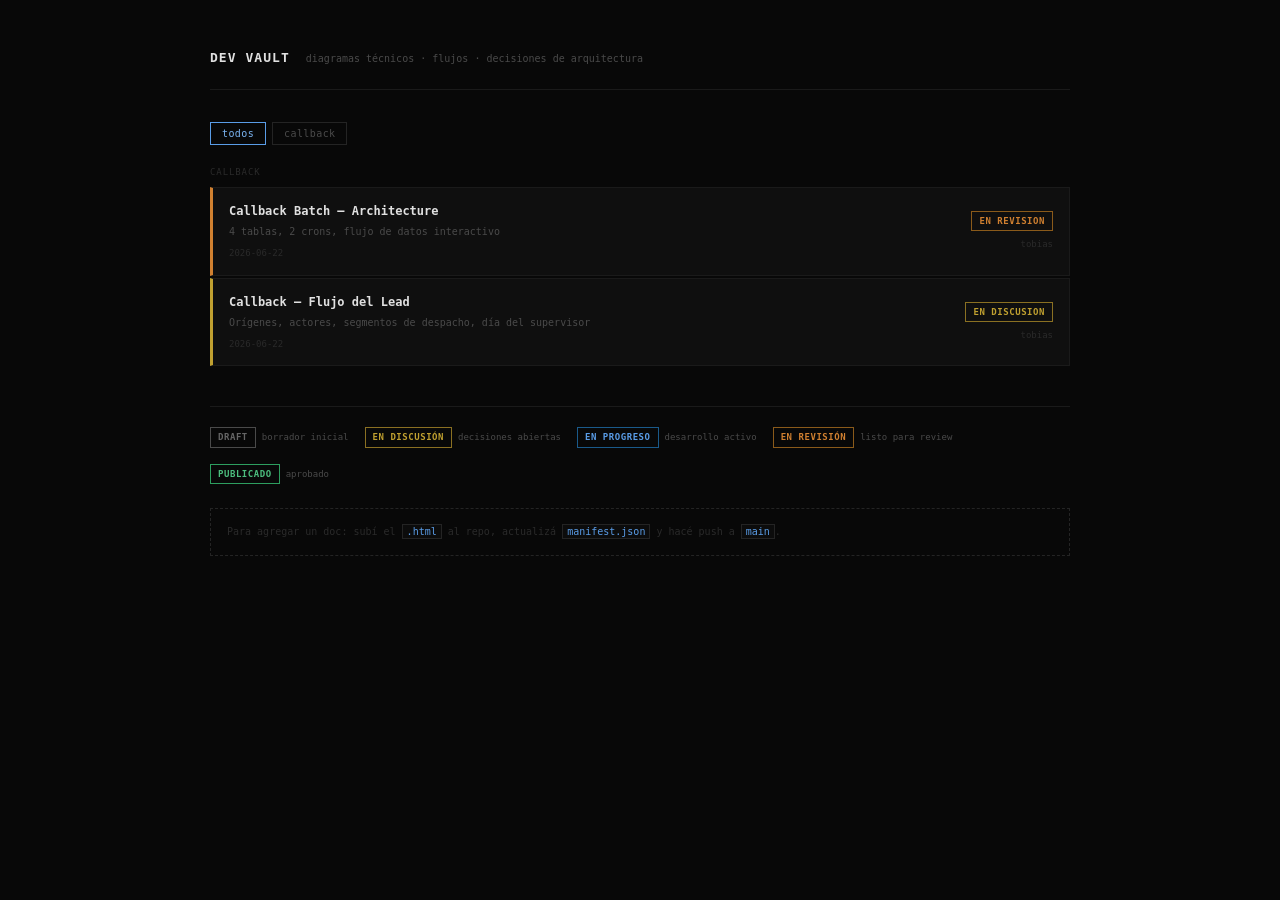
==== index.html @ 18fd7982 "feat: initial dev-vault setup with callback docs and GitHub Pages" ====
<!DOCTYPE html>
<html lang="es">
<head>
<meta charset="UTF-8">
<meta name="viewport" content="width=device-width, initial-scale=1.0">
<title>Dev Vault</title>
<style>
:root {
  --bg: #080808;
  --surface: #0f0f0f;
  --border: #1a1a1a;
  --border2: #242424;
  --text: #c8c8c8;
  --dim: #4a4a4a;
  --dimmer: #2a2a2a;
  --mono: 'SF Mono','Cascadia Code','Consolas','Monaco',monospace;

  --draft:       #4a4a4a;
  --en-discusion:#8a7022;
  --en-progreso: #1a5a8a;
  --en-revision: #8a5a1a;
  --publicado:   #2d9e5f;
  --archivado:   #2a2a2a;
}

* { box-sizing: border-box; margin: 0; padding: 0; }

body {
  background: var(--bg);
  color: var(--text);
  font-family: var(--mono);
  font-size: 12px;
  line-height: 1.6;
  padding: 48px 32px 80px;
}

.wrap { max-width: 860px; margin: 0 auto; }

.hdr {
  border-bottom: 1px solid var(--border);
  padding-bottom: 20px;
  margin-bottom: 32px;
  display: flex;
  align-items: baseline;
  gap: 16px;
}
.hdr h1 { font-size: 13px; font-weight: 600; color: #e0e0e0; letter-spacing: .08em; text-transform: uppercase; }
.hdr p { font-size: 10px; color: var(--dim); }

.filters {
  display: flex;
  gap: 6px;
  margin-bottom: 20px;
  flex-wrap: wrap;
}
.filter-btn {
  background: transparent;
  border: 1px solid var(--border2);
  color: var(--dim);
  padding: 5px 11px;
  font-family: var(--mono);
  font-size: 10px;
  cursor: pointer;
  letter-spacing: .04em;
  transition: all .15s;
}
.filter-btn:hover, .filter-btn.active { border-color: #5a9de8; color: #7ab3f0; }

.domain-group { margin-bottom: 28px; }
.domain-label {
  font-size: 9px;
  text-transform: uppercase;
  letter-spacing: .1em;
  color: var(--dimmer);
  margin-bottom: 8px;
}

.doc-card {
  display: grid;
  grid-template-columns: 1fr auto;
  align-items: center;
  gap: 16px;
  background: var(--surface);
  border: 1px solid var(--border);
  border-left: 3px solid var(--border);
  padding: 14px 16px;
  margin-bottom: 2px;
  text-decoration: none;
  color: inherit;
  transition: border-color .15s, background .15s;
}
.doc-card:hover { background: #111; border-color: var(--border2); }
.doc-card.status-draft        { border-left-color: var(--draft); }
.doc-card.status-en-discusion { border-left-color: #c0a030; }
.doc-card.status-en-progreso  { border-left-color: #3b7dd8; }
.doc-card.status-en-revision  { border-left-color: #d08030; }
.doc-card.status-publicado    { border-left-color: var(--publicado); }
.doc-card.status-archivado    { opacity: .4; border-left-color: var(--archivado); }

.doc-title { font-weight: 600; font-size: 12px; color: #e0e0e0; margin-bottom: 3px; }
.doc-desc  { font-size: 10px; color: var(--dim); }
.doc-meta  { font-size: 9px; color: var(--dimmer); margin-top: 6px; }

.doc-right { display: flex; flex-direction: column; align-items: flex-end; gap: 6px; }

.badge {
  display: inline-block;
  padding: 2px 7px;
  font-size: 9px;
  font-weight: 600;
  letter-spacing: .06em;
  text-transform: uppercase;
  border: 1px solid;
  white-space: nowrap;
}
.badge-draft        { color: #666;    border-color: var(--draft); }
.badge-en-discusion { color: #c0a030; border-color: #8a7022; }
.badge-en-progreso  { color: #5a9de8; border-color: #1a5a8a; }
.badge-en-revision  { color: #d08030; border-color: #8a5a1a; }
.badge-publicado    { color: #4dbf7f; border-color: var(--publicado); }
.badge-archivado    { color: #444;    border-color: var(--archivado); }

.doc-author { font-size: 9px; color: var(--dimmer); }

.empty { color: var(--dimmer); font-size: 11px; padding: 24px 0; }

.legend {
  margin-top: 40px;
  padding-top: 20px;
  border-top: 1px solid var(--border);
  display: flex;
  gap: 16px;
  flex-wrap: wrap;
  font-size: 9px;
  color: var(--dim);
}
.legend-item { display: flex; align-items: center; gap: 6px; }

.add-hint {
  margin-top: 24px;
  padding: 14px 16px;
  border: 1px dashed var(--border2);
  font-size: 10px;
  color: var(--dimmer);
  line-height: 1.8;
}
.add-hint code { color: #5a9de8; background: #0c0c0c; padding: 1px 4px; border: 1px solid var(--border2); }
</style>
</head>
<body>
<div class="wrap">

  <div class="hdr">
    <h1>Dev Vault</h1>
    <p>diagramas técnicos · flujos · decisiones de arquitectura</p>
  </div>

  <div class="filters" id="filters">
    <button class="filter-btn active" data-filter="all" onclick="setFilter('all', this)">todos</button>
  </div>

  <div id="docs-container"></div>

  <div class="legend">
    <div class="legend-item"><span class="badge badge-draft">draft</span> borrador inicial</div>
    <div class="legend-item"><span class="badge badge-en-discusion">en discusión</span> decisiones abiertas</div>
    <div class="legend-item"><span class="badge badge-en-progreso">en progreso</span> desarrollo activo</div>
    <div class="legend-item"><span class="badge badge-en-revision">en revisión</span> listo para review</div>
    <div class="legend-item"><span class="badge badge-publicado">publicado</span> aprobado</div>
  </div>

  <div class="add-hint">
    Para agregar un doc: subí el <code>.html</code> al repo, actualizá <code>manifest.json</code> y hacé push a <code>main</code>.
  </div>

</div>

<script>
let currentFilter = 'all';

fetch('manifest.json')
  .then(r => r.json())
  .then(docs => {
    buildFilters(docs);
    render(docs);
  });

function buildFilters(docs) {
  const domains = [...new Set(docs.map(d => d.domain))];
  const container = document.getElementById('filters');
  domains.forEach(domain => {
    const btn = document.createElement('button');
    btn.className = 'filter-btn';
    btn.dataset.filter = domain;
    btn.textContent = domain.toLowerCase();
    btn.onclick = () => setFilter(domain, btn);
    container.appendChild(btn);
  });
}

function setFilter(filter, btn) {
  currentFilter = filter;
  document.querySelectorAll('.filter-btn').forEach(b => b.classList.remove('active'));
  btn.classList.add('active');
  fetch('manifest.json').then(r => r.json()).then(render);
}

function render(docs) {
  const filtered = currentFilter === 'all' ? docs : docs.filter(d => d.domain === currentFilter);
  const container = document.getElementById('docs-container');

  if (!filtered.length) {
    container.innerHTML = '<div class="empty">— sin documentos</div>';
    return;
  }

  const byDomain = filtered.reduce((acc, d) => {
    (acc[d.domain] = acc[d.domain] || []).push(d);
    return acc;
  }, {});

  container.innerHTML = Object.entries(byDomain).map(([domain, items]) => `
    <div class="domain-group">
      <div class="domain-label">${domain}</div>
      ${items.map(doc => `
        <a class="doc-card status-${doc.status}" href="${doc.file}">
          <div>
            <div class="doc-title">${doc.title}</div>
            <div class="doc-desc">${doc.description}</div>
            <div class="doc-meta">${doc.updated}</div>
          </div>
          <div class="doc-right">
            <span class="badge badge-${doc.status}">${doc.status.replace('-', ' ')}</span>
            <span class="doc-author">${doc.author}</span>
          </div>
        </a>`).join('')}
    </div>`).join('');
}
</script>
</body>
</html>
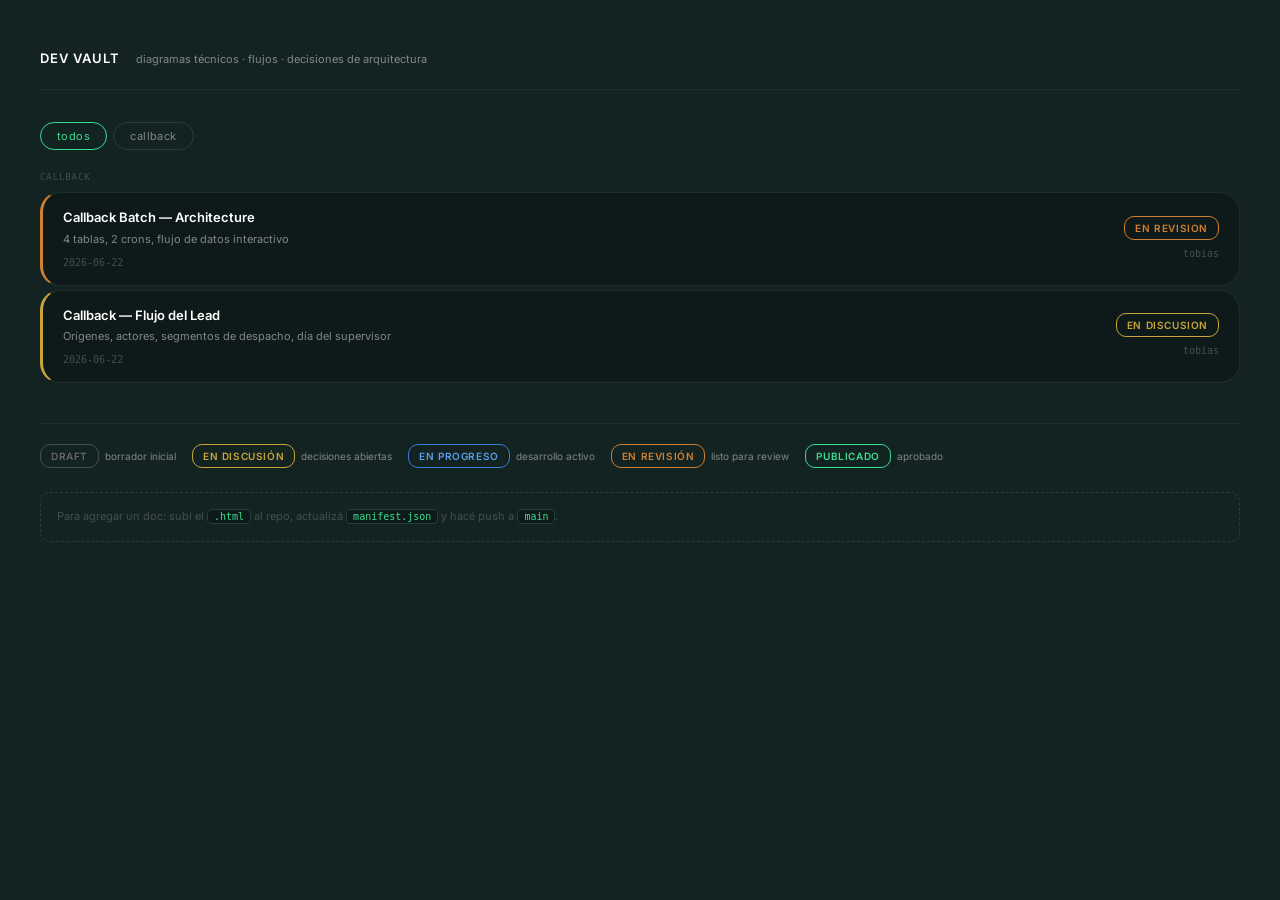
==== commit d966415a: "feat(design): apply Sauce Labs token system — obsidian canvas, neon pulse accent, Inter + pill radii" ====
--- a/index.html
+++ b/index.html
@@ -4,37 +4,29 @@
 <meta charset="UTF-8">
 <meta name="viewport" content="width=device-width, initial-scale=1.0">
 <title>Dev Vault</title>
+<link rel="stylesheet" href="tokens.css">
 <style>
 :root {
-  --bg: #080808;
-  --surface: #0f0f0f;
-  --border: #1a1a1a;
-  --border2: #242424;
-  --text: #c8c8c8;
-  --dim: #4a4a4a;
-  --dimmer: #2a2a2a;
-  --mono: 'SF Mono','Cascadia Code','Consolas','Monaco',monospace;
-
-  --draft:       #4a4a4a;
-  --en-discusion:#8a7022;
-  --en-progreso: #1a5a8a;
-  --en-revision: #8a5a1a;
-  --publicado:   #2d9e5f;
-  --archivado:   #2a2a2a;
+  --draft:       var(--dimmer);
+  --en-discusion:#c9a43a;
+  --en-progreso: #3b7dd8;
+  --en-revision: #d08030;
+  --publicado:   var(--accent);
+  --archivado:   var(--border2);
 }
 
 * { box-sizing: border-box; margin: 0; padding: 0; }
 
 body {
   background: var(--bg);
-  color: var(--text);
-  font-family: var(--mono);
-  font-size: 12px;
+  color: var(--dim);
+  font-family: var(--sans);
+  font-size: 13px;
   line-height: 1.6;
   padding: 48px 32px 80px;
 }
 
-.wrap { max-width: 860px; margin: 0 auto; }
+.wrap { max-width: 1200px; margin: 0 auto; }
 
 .hdr {
   border-bottom: 1px solid var(--border);
@@ -44,8 +36,8 @@
   align-items: baseline;
   gap: 16px;
 }
-.hdr h1 { font-size: 13px; font-weight: 600; color: #e0e0e0; letter-spacing: .08em; text-transform: uppercase; }
-.hdr p { font-size: 10px; color: var(--dim); }
+.hdr h1 { font-size: 13px; font-weight: 600; color: var(--text); letter-spacing: .08em; text-transform: uppercase; }
+.hdr p  { font-size: 11px; color: var(--dim); }
 
 .filters {
   display: flex;
@@ -57,14 +49,15 @@
   background: transparent;
   border: 1px solid var(--border2);
   color: var(--dim);
-  padding: 5px 11px;
-  font-family: var(--mono);
-  font-size: 10px;
+  padding: 6px 16px;
+  font-family: var(--sans);
+  font-size: 11px;
   cursor: pointer;
   letter-spacing: .04em;
+  border-radius: var(--r-btn);
   transition: all .15s;
 }
-.filter-btn:hover, .filter-btn.active { border-color: #5a9de8; color: #7ab3f0; }
+.filter-btn:hover, .filter-btn.active { border-color: var(--accent); color: var(--accent); }
 
 .domain-group { margin-bottom: 28px; }
 .domain-label {
@@ -73,6 +66,7 @@
   letter-spacing: .1em;
   color: var(--dimmer);
   margin-bottom: 8px;
+  font-family: var(--mono);
 }
 
 .doc-card {
@@ -83,46 +77,48 @@
   background: var(--surface);
   border: 1px solid var(--border);
   border-left: 3px solid var(--border);
-  padding: 14px 16px;
-  margin-bottom: 2px;
+  padding: 14px 20px;
+  margin-bottom: 4px;
   text-decoration: none;
   color: inherit;
+  border-radius: var(--r-card);
   transition: border-color .15s, background .15s;
 }
-.doc-card:hover { background: #111; border-color: var(--border2); }
+.doc-card:hover { background: var(--surface2); border-color: var(--border2); }
 .doc-card.status-draft        { border-left-color: var(--draft); }
-.doc-card.status-en-discusion { border-left-color: #c0a030; }
+.doc-card.status-en-discusion { border-left-color: #c9a43a; }
 .doc-card.status-en-progreso  { border-left-color: #3b7dd8; }
 .doc-card.status-en-revision  { border-left-color: #d08030; }
-.doc-card.status-publicado    { border-left-color: var(--publicado); }
-.doc-card.status-archivado    { opacity: .4; border-left-color: var(--archivado); }
-
-.doc-title { font-weight: 600; font-size: 12px; color: #e0e0e0; margin-bottom: 3px; }
-.doc-desc  { font-size: 10px; color: var(--dim); }
-.doc-meta  { font-size: 9px; color: var(--dimmer); margin-top: 6px; }
+.doc-card.status-publicado    { border-left-color: var(--accent); }
+.doc-card.status-archivado    { opacity: .4; border-left-color: var(--border2); }
+
+.doc-title { font-weight: 600; font-size: 13px; color: var(--text); margin-bottom: 3px; }
+.doc-desc  { font-size: 11px; color: var(--dim); }
+.doc-meta  { font-size: 10px; color: var(--dimmer); margin-top: 6px; font-family: var(--mono); }
 
 .doc-right { display: flex; flex-direction: column; align-items: flex-end; gap: 6px; }
 
 .badge {
   display: inline-block;
-  padding: 2px 7px;
-  font-size: 9px;
+  padding: 3px 10px;
+  font-size: 10px;
   font-weight: 600;
   letter-spacing: .06em;
   text-transform: uppercase;
   border: 1px solid;
   white-space: nowrap;
+  border-radius: var(--r-sm);
 }
 .badge-draft        { color: #666;    border-color: var(--draft); }
-.badge-en-discusion { color: #c0a030; border-color: #8a7022; }
-.badge-en-progreso  { color: #5a9de8; border-color: #1a5a8a; }
-.badge-en-revision  { color: #d08030; border-color: #8a5a1a; }
-.badge-publicado    { color: #4dbf7f; border-color: var(--publicado); }
-.badge-archivado    { color: #444;    border-color: var(--archivado); }
-
-.doc-author { font-size: 9px; color: var(--dimmer); }
-
-.empty { color: var(--dimmer); font-size: 11px; padding: 24px 0; }
+.badge-en-discusion { color: #c9a43a; border-color: #c9a43a; }
+.badge-en-progreso  { color: #5a9de8; border-color: #3b7dd8; }
+.badge-en-revision  { color: #d08030; border-color: #d08030; }
+.badge-publicado    { color: var(--accent); border-color: var(--accent); }
+.badge-archivado    { color: #444; border-color: var(--border2); }
+
+.doc-author { font-size: 10px; color: var(--dimmer); font-family: var(--mono); }
+
+.empty { color: var(--dimmer); font-size: 12px; padding: 24px 0; }
 
 .legend {
   margin-top: 40px;
@@ -131,7 +127,7 @@
   display: flex;
   gap: 16px;
   flex-wrap: wrap;
-  font-size: 9px;
+  font-size: 10px;
   color: var(--dim);
 }
 .legend-item { display: flex; align-items: center; gap: 6px; }
@@ -140,11 +136,12 @@
   margin-top: 24px;
   padding: 14px 16px;
   border: 1px dashed var(--border2);
-  font-size: 10px;
+  border-radius: var(--r-sm);
+  font-size: 11px;
   color: var(--dimmer);
   line-height: 1.8;
 }
-.add-hint code { color: #5a9de8; background: #0c0c0c; padding: 1px 4px; border: 1px solid var(--border2); }
+.add-hint code { color: var(--accent); background: var(--surface); padding: 1px 6px; border: 1px solid var(--border2); border-radius: 4px; font-family: var(--mono); font-size: 10px; }
 </style>
 </head>
 <body>
--- a/tokens.css
+++ b/tokens.css
@@ -0,0 +1,39 @@
+@import url('https://fonts.googleapis.com/css2?family=Inter:wght@400;500;600&display=swap');
+
+:root {
+  /* Surfaces — Obsidian Canvas System */
+  --bg:       #132322;
+  --surface:  #0e1a19;
+  --surface2: #0a1413;
+  --border:   #1e2e2b;
+  --border2:  #273e3a;
+
+  /* Text */
+  --text:   #ffffff;
+  --dim:    #828786;
+  --dimmer: #424f4f;
+
+  /* Accent — Neon Pulse */
+  --accent:     #3ddc91;
+  --accent-dim: #97ddbc;
+
+  /* Status */
+  --pending:   #828786;
+  --progress:  #3b7dd8;
+  --completed: #3ddc91;
+  --done:      #3ddc91;
+  --error:     #c0392b;
+  --skipped:   #ffcd48;
+  --scheduled: #97ddbc;
+  --note:      #ffcd48;
+
+  /* Fonts */
+  --sans:  'Inter', -apple-system, BlinkMacSystemFont, 'Segoe UI', sans-serif;
+  --mono:  'SF Mono', 'Cascadia Code', 'Consolas', 'Monaco', monospace;
+  --serif: Georgia, 'Times New Roman', serif;
+
+  /* Radii */
+  --r-btn:  56px;
+  --r-card: 20px;
+  --r-sm:   10px;
+}
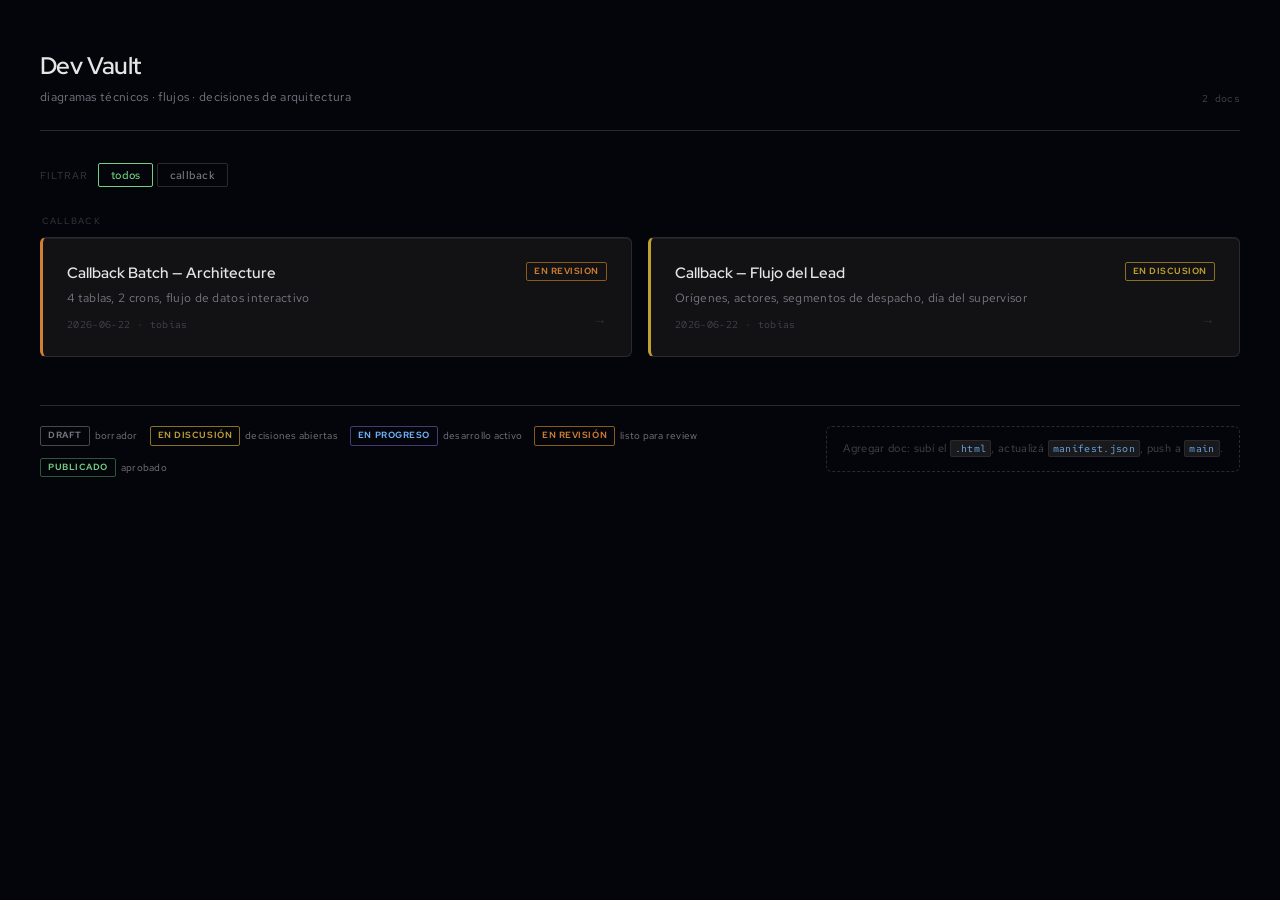
==== commit a6601a8d: "feat(design): apply Depot design system across all vault pages - Replace ad-hoc dark palette with fu" ====
--- a/index.html
+++ b/index.html
@@ -4,183 +4,329 @@
 <meta charset="UTF-8">
 <meta name="viewport" content="width=device-width, initial-scale=1.0">
 <title>Dev Vault</title>
-<link rel="stylesheet" href="tokens.css">
+<link rel="preconnect" href="https://fonts.googleapis.com">
+<link rel="preconnect" href="https://fonts.gstatic.com" crossorigin>
+<link href="https://fonts.googleapis.com/css2?family=Red+Hat+Display:wght@400;500;600;700&family=Red+Hat+Mono:wght@400;500;600;700&family=Red+Hat+Text:wght@400;500;600;700&display=swap" rel="stylesheet">
 <style>
 :root {
-  --draft:       var(--dimmer);
-  --en-discusion:#c9a43a;
-  --en-progreso: #3b7dd8;
-  --en-revision: #d08030;
-  --publicado:   var(--accent);
-  --archivado:   var(--border2);
+  --carbon:   #04040b;
+  --graphite: #121113;
+  --obsidian: #1a191b;
+  --basalt:   #2b292d;
+  --iron:     #323035;
+  --pewter:   #3c393f;
+  --steel:    #49474e;
+  --fog:      #7c7a85;
+  --silver:   #b5b2bc;
+  --ash:      #eeeef0;
+  --chalk:    #e5e5e5;
+  --signal:   #71d083;
+  --led:      #366740;
+  --moss:     #2d5736;
+  --fern:     #1b2a1e;
+  --forest:   #1d3a24;
+  --link-blue:#70b8ff;
+  --iris:     #473876;
+  --plum:     #291f43;
+  --shadow:   rgba(255,255,255,.06) 0 1px 0 0 inset;
 }
 
 * { box-sizing: border-box; margin: 0; padding: 0; }
 
 body {
-  background: var(--bg);
-  color: var(--dim);
-  font-family: var(--sans);
-  font-size: 13px;
-  line-height: 1.6;
-  padding: 48px 32px 80px;
+  background: var(--carbon);
+  color: var(--ash);
+  font-family: 'Red Hat Text', -apple-system, sans-serif;
+  font-size: 14px;
+  line-height: 1.5;
+  letter-spacing: 0.025em;
+  padding: 48px 40px 80px;
 }
 
 .wrap { max-width: 1200px; margin: 0 auto; }
 
+/* ── HEADER ── */
 .hdr {
-  border-bottom: 1px solid var(--border);
-  padding-bottom: 20px;
+  border-bottom: 1px solid var(--basalt);
+  padding-bottom: 24px;
   margin-bottom: 32px;
+  display: grid;
+  grid-template-columns: 1fr auto;
+  align-items: end;
+  gap: 16px;
+}
+.hdr-left {}
+.hdr h1 {
+  font-family: 'Red Hat Display', sans-serif;
+  font-size: 24px;
+  font-weight: 600;
+  color: var(--chalk);
+  letter-spacing: -0.025em;
+  margin-bottom: 4px;
+}
+.hdr p { font-size: 12px; color: var(--fog); letter-spacing: 0.025em; }
+.hdr-meta { font-size: 10px; color: var(--steel); text-align: right; font-family: 'Red Hat Mono', monospace; }
+
+/* ── FILTERS ── */
+.filters-bar {
   display: flex;
-  align-items: baseline;
-  gap: 16px;
-}
-.hdr h1 { font-size: 13px; font-weight: 600; color: var(--text); letter-spacing: .08em; text-transform: uppercase; }
-.hdr p  { font-size: 11px; color: var(--dim); }
-
-.filters {
-  display: flex;
+  align-items: center;
   gap: 6px;
-  margin-bottom: 20px;
+  margin-bottom: 28px;
   flex-wrap: wrap;
+}
+.filters-label {
+  font-size: 10px;
+  text-transform: uppercase;
+  letter-spacing: .1em;
+  color: var(--iron);
+  font-weight: 500;
+  margin-right: 4px;
 }
 .filter-btn {
   background: transparent;
-  border: 1px solid var(--border2);
-  color: var(--dim);
-  padding: 6px 16px;
-  font-family: var(--sans);
+  border: 1px solid var(--basalt);
+  color: var(--fog);
+  padding: 4px 12px;
+  font-family: 'Red Hat Text', sans-serif;
   font-size: 11px;
+  font-weight: 500;
   cursor: pointer;
-  letter-spacing: .04em;
-  border-radius: var(--r-btn);
-  transition: all .15s;
-}
-.filter-btn:hover, .filter-btn.active { border-color: var(--accent); color: var(--accent); }
-
-.domain-group { margin-bottom: 28px; }
+  letter-spacing: 0.025em;
+  border-radius: 2px;
+  transition: border-color .15s, color .15s;
+}
+.filter-btn:hover, .filter-btn.active { border-color: var(--signal); color: var(--signal); }
+
+/* ── DOMAIN GROUP ── */
+.domain-group { margin-bottom: 32px; }
 .domain-label {
   font-size: 9px;
   text-transform: uppercase;
-  letter-spacing: .1em;
-  color: var(--dimmer);
+  letter-spacing: .12em;
+  color: var(--iron);
   margin-bottom: 8px;
-  font-family: var(--mono);
-}
-
+  font-family: 'Red Hat Text', sans-serif;
+  font-weight: 500;
+  padding-left: 2px;
+}
+
+/* ── CARDS GRID ── */
+.cards-grid {
+  display: grid;
+  grid-template-columns: repeat(2, 1fr);
+  gap: 16px;
+}
+@media (max-width: 768px) {
+  .cards-grid { grid-template-columns: 1fr; }
+}
+
+/* ── DOC CARD ── */
 .doc-card {
-  display: grid;
-  grid-template-columns: 1fr auto;
-  align-items: center;
-  gap: 16px;
-  background: var(--surface);
-  border: 1px solid var(--border);
-  border-left: 3px solid var(--border);
-  padding: 14px 20px;
-  margin-bottom: 4px;
+  display: flex;
+  align-items: stretch;
+  background: var(--graphite);
+  border: 1px solid var(--basalt);
+  border-left: 3px solid var(--basalt);
+  padding: 24px 24px;
   text-decoration: none;
   color: inherit;
-  border-radius: var(--r-card);
+  border-radius: 6px;
+  box-shadow: var(--shadow);
   transition: border-color .15s, background .15s;
-}
-.doc-card:hover { background: var(--surface2); border-color: var(--border2); }
-.doc-card.status-draft        { border-left-color: var(--draft); }
-.doc-card.status-en-discusion { border-left-color: #c9a43a; }
-.doc-card.status-en-progreso  { border-left-color: #3b7dd8; }
+  gap: 16px;
+  min-height: 120px;
+}
+.doc-card:hover { background: var(--obsidian); border-color: var(--pewter); }
+.doc-card.status-draft        { border-left-color: var(--steel); }
+.doc-card.status-en-discusion { border-left-color: #c0a030; }
+.doc-card.status-en-progreso  { border-left-color: var(--link-blue); }
 .doc-card.status-en-revision  { border-left-color: #d08030; }
-.doc-card.status-publicado    { border-left-color: var(--accent); }
-.doc-card.status-archivado    { opacity: .4; border-left-color: var(--border2); }
-
-.doc-title { font-weight: 600; font-size: 13px; color: var(--text); margin-bottom: 3px; }
-.doc-desc  { font-size: 11px; color: var(--dim); }
-.doc-meta  { font-size: 10px; color: var(--dimmer); margin-top: 6px; font-family: var(--mono); }
-
-.doc-right { display: flex; flex-direction: column; align-items: flex-end; gap: 6px; }
-
+.doc-card.status-publicado    { border-left-color: var(--signal); }
+.doc-card.status-archivado    { opacity: .4; border-left-color: var(--basalt); }
+
+.doc-main { flex: 1; min-width: 0; }
+.doc-title {
+  font-family: 'Red Hat Display', sans-serif;
+  font-weight: 600;
+  font-size: 15px;
+  color: var(--chalk);
+  margin-bottom: 5px;
+  letter-spacing: 0;
+  white-space: nowrap;
+  overflow: hidden;
+  text-overflow: ellipsis;
+}
+.doc-desc  { font-size: 12px; color: var(--fog); letter-spacing: 0.025em; line-height: 1.5; }
+.doc-meta  { font-size: 10px; color: var(--steel); margin-top: 10px; font-family: 'Red Hat Mono', monospace; }
+
+.doc-aside {
+  display: flex;
+  flex-direction: column;
+  align-items: flex-end;
+  justify-content: space-between;
+  flex-shrink: 0;
+  gap: 8px;
+}
+
+/* ── BADGE ── */
 .badge {
   display: inline-block;
-  padding: 3px 10px;
-  font-size: 10px;
+  padding: 2px 7px;
+  font-size: 9px;
   font-weight: 600;
   letter-spacing: .06em;
   text-transform: uppercase;
   border: 1px solid;
+  border-radius: 2px;
   white-space: nowrap;
-  border-radius: var(--r-sm);
-}
-.badge-draft        { color: #666;    border-color: var(--draft); }
-.badge-en-discusion { color: #c9a43a; border-color: #c9a43a; }
-.badge-en-progreso  { color: #5a9de8; border-color: #3b7dd8; }
-.badge-en-revision  { color: #d08030; border-color: #d08030; }
-.badge-publicado    { color: var(--accent); border-color: var(--accent); }
-.badge-archivado    { color: #444; border-color: var(--border2); }
-
-.doc-author { font-size: 10px; color: var(--dimmer); font-family: var(--mono); }
-
-.empty { color: var(--dimmer); font-size: 12px; padding: 24px 0; }
+  font-family: 'Red Hat Text', sans-serif;
+}
+.badge-draft        { color: var(--fog);       border-color: var(--steel); }
+.badge-en-discusion { color: #c0a030;          border-color: #8a7022; }
+.badge-en-progreso  { color: var(--link-blue); border-color: var(--iris); }
+.badge-en-revision  { color: #d08030;          border-color: #8a5a1a; }
+.badge-publicado    { color: var(--signal);    border-color: var(--moss); }
+.badge-archivado    { color: var(--steel);     border-color: var(--basalt); }
+
+.doc-author { font-size: 10px; color: var(--steel); font-family: 'Red Hat Mono', monospace; }
+.doc-arrow  { font-size: 14px; color: var(--iron); transition: color .15s, transform .15s; }
+.doc-card:hover .doc-arrow { color: var(--fog); transform: translateX(2px); }
+
+/* ── EMPTY STATE ── */
+.empty {
+  color: var(--steel);
+  font-size: 13px;
+  padding: 48px 0;
+  font-family: 'Red Hat Mono', monospace;
+  border: 1px dashed var(--basalt);
+  border-radius: 6px;
+  text-align: center;
+}
+
+/* ── FOOTER ROW ── */
+.footer-row {
+  margin-top: 48px;
+  padding-top: 20px;
+  border-top: 1px solid var(--basalt);
+  display: grid;
+  grid-template-columns: 1fr auto;
+  gap: 32px;
+  align-items: start;
+}
 
 .legend {
-  margin-top: 40px;
-  padding-top: 20px;
-  border-top: 1px solid var(--border);
   display: flex;
-  gap: 16px;
+  gap: 12px;
   flex-wrap: wrap;
   font-size: 10px;
-  color: var(--dim);
-}
-.legend-item { display: flex; align-items: center; gap: 6px; }
+  color: var(--fog);
+  letter-spacing: 0.025em;
+  align-items: center;
+}
+.legend-item { display: flex; align-items: center; gap: 5px; }
 
 .add-hint {
-  margin-top: 24px;
-  padding: 14px 16px;
-  border: 1px dashed var(--border2);
-  border-radius: var(--r-sm);
+  padding: 12px 16px;
+  border: 1px dashed var(--basalt);
+  border-radius: 6px;
   font-size: 11px;
-  color: var(--dimmer);
+  color: var(--steel);
   line-height: 1.8;
-}
-.add-hint code { color: var(--accent); background: var(--surface); padding: 1px 6px; border: 1px solid var(--border2); border-radius: 4px; font-family: var(--mono); font-size: 10px; }
+  text-align: right;
+  min-width: 340px;
+}
+.add-hint code {
+  color: var(--link-blue);
+  background: var(--obsidian);
+  padding: 1px 4px;
+  border: 1px solid var(--basalt);
+  border-radius: 2px;
+  font-family: 'Red Hat Mono', monospace;
+  font-size: 10px;
+}
+
+@media (max-width: 900px) {
+  body { padding: 32px 20px 60px; }
+  .hdr { grid-template-columns: 1fr; }
+  .hdr-meta { text-align: left; }
+  .footer-row { grid-template-columns: 1fr; }
+  .add-hint { min-width: 0; text-align: left; }
+}
 </style>
 </head>
 <body>
 <div class="wrap">
 
   <div class="hdr">
-    <h1>Dev Vault</h1>
-    <p>diagramas técnicos · flujos · decisiones de arquitectura</p>
+    <div class="hdr-left">
+      <h1>Dev Vault</h1>
+      <p>diagramas técnicos &middot; flujos &middot; decisiones de arquitectura</p>
+    </div>
+    <div class="hdr-meta" id="doc-count">cargando…</div>
   </div>
 
-  <div class="filters" id="filters">
-    <button class="filter-btn active" data-filter="all" onclick="setFilter('all', this)">todos</button>
+  <div class="filters-bar">
+    <span class="filters-label">filtrar</span>
+    <div id="filters">
+      <button class="filter-btn active" data-filter="all" onclick="setFilter('all', this)">todos</button>
+    </div>
   </div>
 
   <div id="docs-container"></div>
 
-  <div class="legend">
-    <div class="legend-item"><span class="badge badge-draft">draft</span> borrador inicial</div>
-    <div class="legend-item"><span class="badge badge-en-discusion">en discusión</span> decisiones abiertas</div>
-    <div class="legend-item"><span class="badge badge-en-progreso">en progreso</span> desarrollo activo</div>
-    <div class="legend-item"><span class="badge badge-en-revision">en revisión</span> listo para review</div>
-    <div class="legend-item"><span class="badge badge-publicado">publicado</span> aprobado</div>
+  <div class="footer-row">
+    <div class="legend">
+      <div class="legend-item"><span class="badge badge-draft">draft</span> borrador</div>
+      <div class="legend-item"><span class="badge badge-en-discusion">en discusión</span> decisiones abiertas</div>
+      <div class="legend-item"><span class="badge badge-en-progreso">en progreso</span> desarrollo activo</div>
+      <div class="legend-item"><span class="badge badge-en-revision">en revisión</span> listo para review</div>
+      <div class="legend-item"><span class="badge badge-publicado">publicado</span> aprobado</div>
+    </div>
+    <div class="add-hint">
+      Agregar doc: subí el <code>.html</code>, actualizá <code>manifest.json</code>, push a <code>main</code>.
+    </div>
   </div>
 
-  <div class="add-hint">
-    Para agregar un doc: subí el <code>.html</code> al repo, actualizá <code>manifest.json</code> y hacé push a <code>main</code>.
-  </div>
-
 </div>
 
 <script>
+// ponytail: inline fallback so the page renders when opened as file://
+const FALLBACK_DOCS = [
+  {
+    "file": "callback-batch-architecture.html",
+    "title": "Callback Batch — Architecture",
+    "description": "4 tablas, 2 crons, flujo de datos interactivo",
+    "domain": "Callback",
+    "status": "en-revision",
+    "author": "tobias",
+    "updated": "2026-06-22"
+  },
+  {
+    "file": "callback-lead-flow.html",
+    "title": "Callback — Flujo del Lead",
+    "description": "Orígenes, actores, segmentos de despacho, día del supervisor",
+    "domain": "Callback",
+    "status": "en-discusion",
+    "author": "tobias",
+    "updated": "2026-06-22"
+  }
+];
+
 let currentFilter = 'all';
+let allDocs = [];
 
 fetch('manifest.json')
   .then(r => r.json())
-  .then(docs => {
-    buildFilters(docs);
-    render(docs);
-  });
+  .then(docs => init(docs))
+  .catch(() => init(FALLBACK_DOCS));
+
+function init(docs) {
+  allDocs = docs;
+  buildFilters(docs);
+  render(docs);
+  document.getElementById('doc-count').textContent = `${docs.length} doc${docs.length !== 1 ? 's' : ''}`;
+}
 
 function buildFilters(docs) {
   const domains = [...new Set(docs.map(d => d.domain))];
@@ -199,7 +345,7 @@
   currentFilter = filter;
   document.querySelectorAll('.filter-btn').forEach(b => b.classList.remove('active'));
   btn.classList.add('active');
-  fetch('manifest.json').then(r => r.json()).then(render);
+  render(allDocs);
 }
 
 function render(docs) {
@@ -219,18 +365,20 @@
   container.innerHTML = Object.entries(byDomain).map(([domain, items]) => `
     <div class="domain-group">
       <div class="domain-label">${domain}</div>
-      ${items.map(doc => `
-        <a class="doc-card status-${doc.status}" href="${doc.file}">
-          <div>
-            <div class="doc-title">${doc.title}</div>
-            <div class="doc-desc">${doc.description}</div>
-            <div class="doc-meta">${doc.updated}</div>
-          </div>
-          <div class="doc-right">
-            <span class="badge badge-${doc.status}">${doc.status.replace('-', ' ')}</span>
-            <span class="doc-author">${doc.author}</span>
-          </div>
-        </a>`).join('')}
+      <div class="cards-grid">
+        ${items.map(doc => `
+          <a class="doc-card status-${doc.status}" href="${doc.file}">
+            <div class="doc-main">
+              <div class="doc-title">${doc.title}</div>
+              <div class="doc-desc">${doc.description}</div>
+              <div class="doc-meta">${doc.updated} &middot; ${doc.author}</div>
+            </div>
+            <div class="doc-aside">
+              <span class="badge badge-${doc.status}">${doc.status.replace(/-/g, ' ')}</span>
+              <span class="doc-arrow">→</span>
+            </div>
+          </a>`).join('')}
+      </div>
     </div>`).join('');
 }
 </script>
